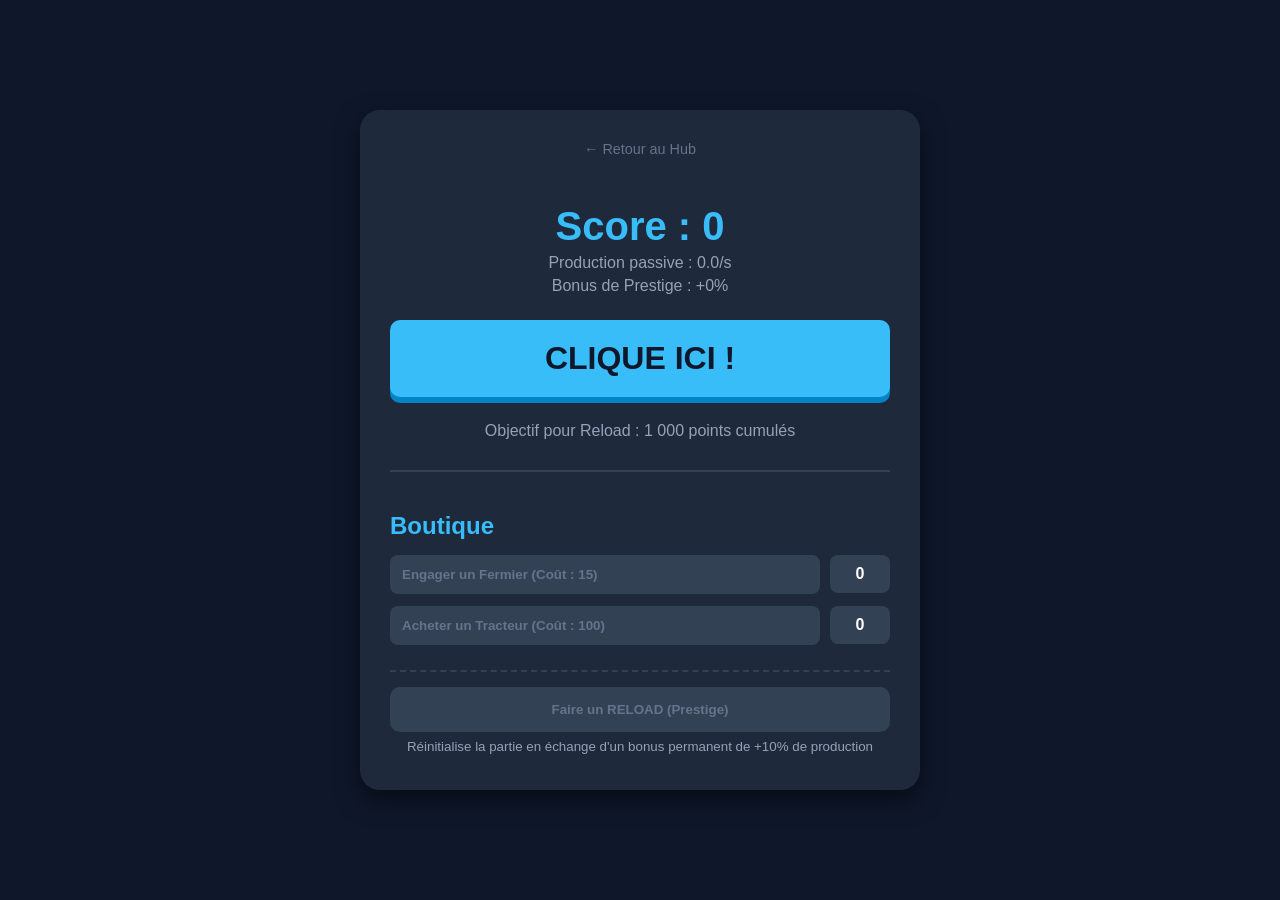
==== games/clicker/index.html @ c6149ebd "Update index.html" ====
<!DOCTYPE html>
<html lang="fr">
<head>
    <meta charset="UTF-8">
    <title>Super Clicker - GameHub</title>
    <link rel="stylesheet" href="style.css">
</head>
<body>
    <div class="game-container">
        <a href="../../index.html" class="back-link">← Retour au Hub</a>
        
        <h1>Score : <span id="score">0</span></h1>
        <p>Production passive : <span id="bps">0</span>/s</p>
        <p>Bonus de Prestige : +<span id="prestige-bonus">0</span>%</p>

        <button id="click-me">CLIQUE ICI !</button>
        <p>Objectif pour Reload : 1 000 points cumulés</p>

        <div class="shop-section">
            <h2>Boutique</h2>
            
            <div class="shop-item">
                <button id="buy-farmer" class="shop-btn" disabled>
                    Engager un Fermier (Coût : <span id="farmer-cost">15</span>)
                </button>
                <span class="count" id="farmer-count">0</span>
            </div>

            <div class="shop-item">
                <button id="buy-tractor" class="shop-btn" disabled>
                    Acheter un Tracteur (Coût : <span id="tractor-cost">100</span>)
                </button>
                <span class="count" id="tractor-count">0</span>
            </div>
        </div>

        <div class="prestige-section">
            <button id="prestige-btn" class="prestige-btn" disabled>
                Faire un RELOAD (Prestige)
            </button>
            <p><small>Réinitialise la partie en échange d'un bonus permanent de +10% de production</small></p>
        </div>
    </div>

    <script src="script.js"></script>
</body>
</html>
---- games/clicker/style.css ----
body {
    background-color: #0f172a;
    color: white;
    font-family: sans-serif;
    display: flex;
    justify-content: center;
    align-items: center;
    min-height: 100vh;
    margin: 0;
    padding: 20px;
    box-sizing: border-box;
}

.game-container { 
    text-align: center; 
    max-width: 500px;
    width: 100%;
    background: #1e293b;
    padding: 30px;
    border-radius: 20px;
    box-shadow: 0 10px 25px rgba(0,0,0,0.5);
}

h1 {
    font-size: 2.5rem;
    margin-bottom: 5px;
    color: #38bdf8;
}

p {
    margin: 5px 0;
    color: #94a3b8;
}

#click-me {
    padding: 20px 40px;
    font-size: 2rem;
    background: #38bdf8;
    color: #0f172a;
    font-weight: bold;
    border: none;
    border-radius: 10px;
    cursor: pointer;
    transition: transform 0.1s, background 0.2s;
    margin: 20px 0;
    width: 100%;
    box-shadow: 0 6px 0 #0284c7;
}

#click-me:active { 
    transform: scale(0.98) translateY(4px); 
    box-shadow: 0 2px 0 #0284c7;
}

/* Style de la Boutique */
.shop-section {
    margin-top: 30px;
    border-top: 2px solid #334155;
    padding-top: 20px;
    text-align: left;
}

.shop-section h2 {
    font-size: 1.5rem;
    color: #38bdf8;
    margin-bottom: 15px;
}

.shop-item {
    display: flex;
    justify-content: space-between;
    align-items: center;
    margin-bottom: 12px;
}

.shop-btn {
    flex-grow: 1;
    padding: 12px;
    background: #0ea5e9;
    color: white;
    border: none;
    border-radius: 8px;
    cursor: pointer;
    font-weight: bold;
    text-align: left;
    transition: background 0.2s;
    margin-right: 10px;
}

.shop-btn:hover:not(:disabled) {
    background: #0284c7;
}

.shop-btn:disabled {
    background: #334155;
    color: #64748b;
    cursor: not-allowed;
}

.count {
    background: #334155;
    padding: 10px 15px;
    border-radius: 8px;
    font-weight: bold;
    min-width: 30px;
    text-align: center;
}

/* Zone Prestige (Reload) */
.prestige-section {
    margin-top: 25px;
    padding-top: 15px;
    border-top: 2px dashed #334155;
}

.prestige-btn {
    width: 100%;
    padding: 15px;
    background: #ef4444;
    color: white;
    font-weight: bold;
    border: none;
    border-radius: 10px;
    cursor: pointer;
    transition: background 0.2s;
}

.prestige-btn:hover:not(:disabled) {
    background: #dc2626;
}

.prestige-btn:disabled {
    background: #334155;
    color: #64748b;
    cursor: not-allowed;
}

.back-link {
    display: inline-block;
    margin-bottom: 20px;
    color: #64748b;
    text-decoration: none;
    font-size: 0.9rem;
    transition: color 0.2s;
}

.back-link:hover {
    color: #38bdf8;
}
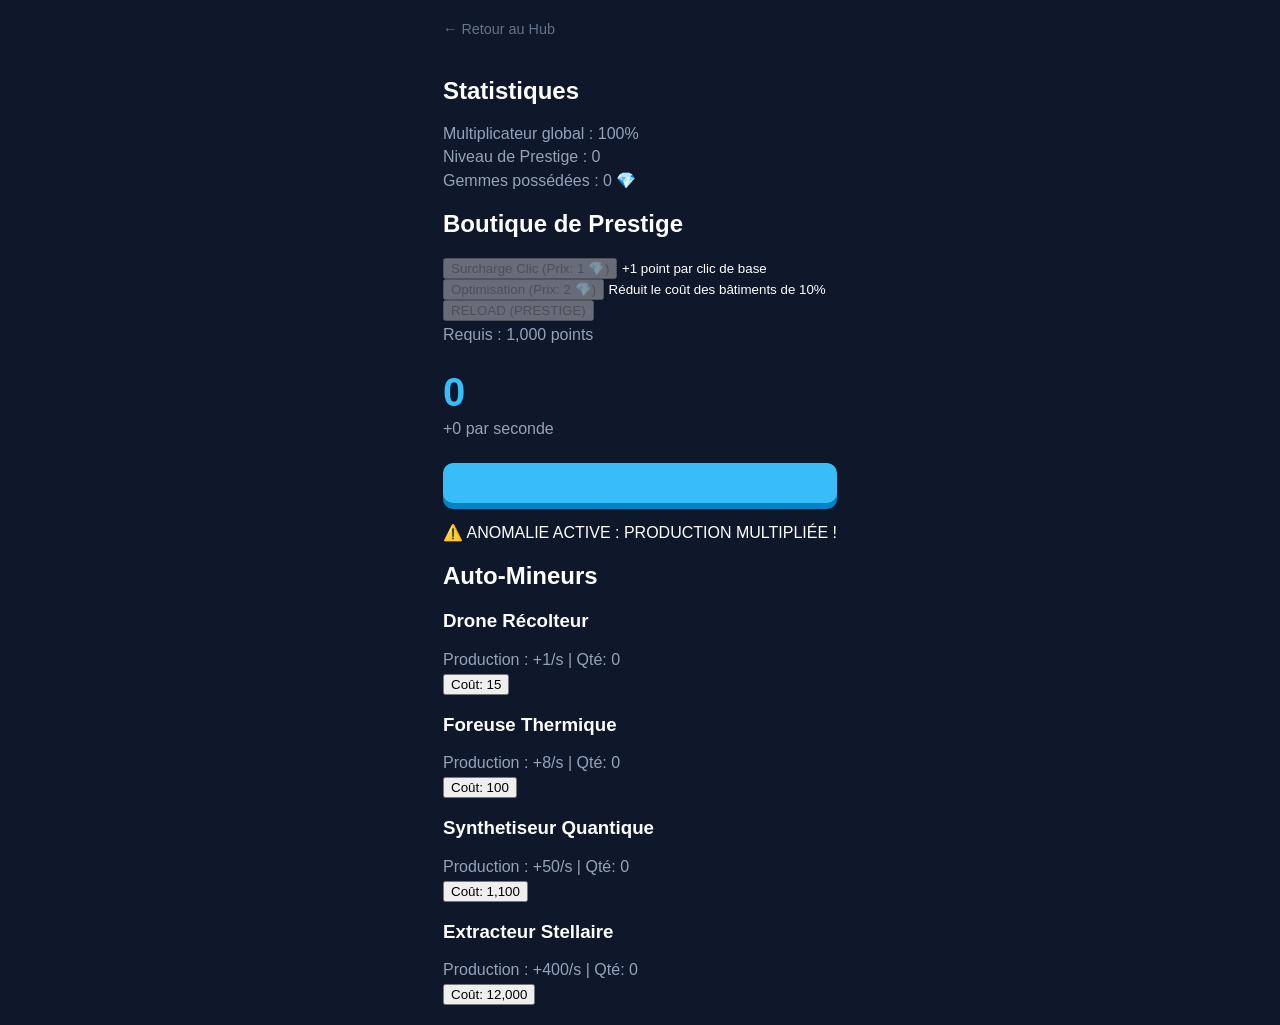
==== commit 89851544: "Update index.html" ====
--- a/games/clicker/index.html
+++ b/games/clicker/index.html
@@ -2,43 +2,94 @@
 <html lang="fr">
 <head>
     <meta charset="UTF-8">
-    <title>Super Clicker - GameHub</title>
+    <meta name="viewport" content="width=device-width, initial-scale=1.0">
+    <title>Exo-Clicker Evolution</title>
     <link rel="stylesheet" href="style.css">
 </head>
 <body>
-    <div class="game-container">
-        <a href="../../index.html" class="back-link">← Retour au Hub</a>
-        
-        <h1>Score : <span id="score">0</span></h1>
-        <p>Production passive : <span id="bps">0</span>/s</p>
-        <p>Bonus de Prestige : +<span id="prestige-bonus">0</span>%</p>
+    <!-- Container des événements aléatoires -->
+    <div id="event-container"></div>
 
-        <button id="click-me">CLIQUE ICI !</button>
-        <p>Objectif pour Reload : 1 000 points cumulés</p>
-
-        <div class="shop-section">
-            <h2>Boutique</h2>
-            
-            <div class="shop-item">
-                <button id="buy-farmer" class="shop-btn" disabled>
-                    Engager un Fermier (Coût : <span id="farmer-cost">15</span>)
-                </button>
-                <span class="count" id="farmer-count">0</span>
+    <div class="game-layouts">
+        <!-- Sidebar Gauche : STATS & PRESTIGE -->
+        <div class="panel sidebar-left">
+            <a href="../../index.html" class="back-link">← Retour au Hub</a>
+            <h2>Statistiques</h2>
+            <div class="stat-card">
+                <p>Multiplicateur global : <span id="global-mult" class="highlight">100</span>%</p>
+                <p>Niveau de Prestige : <span id="prestige-level" class="highlight">0</span></p>
+                <p>Gemmes possédées : <span id="prestige-gems" class="highlight-gem">0</span> 💎</p>
             </div>
 
-            <div class="shop-item">
-                <button id="buy-tractor" class="shop-btn" disabled>
-                    Acheter un Tracteur (Coût : <span id="tractor-cost">100</span>)
-                </button>
-                <span class="count" id="tractor-count">0</span>
+            <h2>Boutique de Prestige</h2>
+            <div class="prestige-shop">
+                <div class="prestige-item">
+                    <button id="upgrade-click" class="p-btn" disabled>Surcharge Clic (Prix: 1 💎)</button>
+                    <small>+1 point par clic de base</small>
+                </div>
+                <div class="prestige-item">
+                    <button id="upgrade-discount" class="p-btn" disabled>Optimisation (Prix: 2 💎)</button>
+                    <small>Réduit le coût des bâtiments de 10%</small>
+                </div>
+            </div>
+
+            <div class="reload-zone">
+                <button id="prestige-btn" class="prestige-main-btn" disabled>RELOAD (PRESTIGE)</button>
+                <p id="objective-text">Requis : <span id="req-score">1,000</span> points</p>
             </div>
         </div>
 
-        <div class="prestige-section">
-            <button id="prestige-btn" class="prestige-btn" disabled>
-                Faire un RELOAD (Prestige)
-            </button>
-            <p><small>Réinitialise la partie en échange d'un bonus permanent de +10% de production</small></p>
+        <!-- Centre : LE GROS BOUTON -->
+        <div class="panel center-zone">
+            <div class="score-container">
+                <h1 id="score-display">0</h1>
+                <p>+<span id="bps-display">0</span> par seconde</p>
+            </div>
+            
+            <div class="clicker-wrapper">
+                <button id="click-me"></button>
+            </div>
+            
+            <div id="active-event-alert" class="hidden">⚠️ ANOMALIE ACTIVE : PRODUCTION MULTIPLIÉE !</div>
+        </div>
+
+        <!-- Sidebar Droite : BOUTIQUE AUTOMATIQUE -->
+        <div class="panel sidebar-right">
+            <h2>Auto-Mineurs</h2>
+            <div class="shop-list">
+                <!-- Fermier -->
+                <div class="shop-card">
+                    <div class="shop-info">
+                        <h3>Drone Récolteur</h3>
+                        <p>Production : +1/s | Qté: <span id="count-1">0</span></p>
+                    </div>
+                    <button id="buy-1" class="buy-btn">Coût: <span id="cost-1">15</span></button>
+                </div>
+                <!-- Tracteur -->
+                <div class="shop-card">
+                    <div class="shop-info">
+                        <h3>Foreuse Thermique</h3>
+                        <p>Production : +8/s | Qté: <span id="count-2">0</span></p>
+                    </div>
+                    <button id="buy-2" class="buy-btn">Coût: <span id="cost-2">100</span></button>
+                </div>
+                <!-- NOUVEAU 1 -->
+                <div class="shop-card">
+                    <div class="shop-info">
+                        <h3>Synthetiseur Quantique</h3>
+                        <p>Production : +50/s | Qté: <span id="count-3">0</span></p>
+                    </div>
+                    <button id="buy-3" class="buy-btn">Coût: <span id="cost-3">1,100</span></button>
+                </div>
+                <!-- NOUVEAU 2 -->
+                <div class="shop-card">
+                    <div class="shop-info">
+                        <h3>Extracteur Stellaire</h3>
+                        <p>Production : +400/s | Qté: <span id="count-4">0</span></p>
+                    </div>
+                    <button id="buy-4" class="buy-btn">Coût: <span id="cost-4">12,000</span></button>
+                </div>
+            </div>
         </div>
     </div>
 
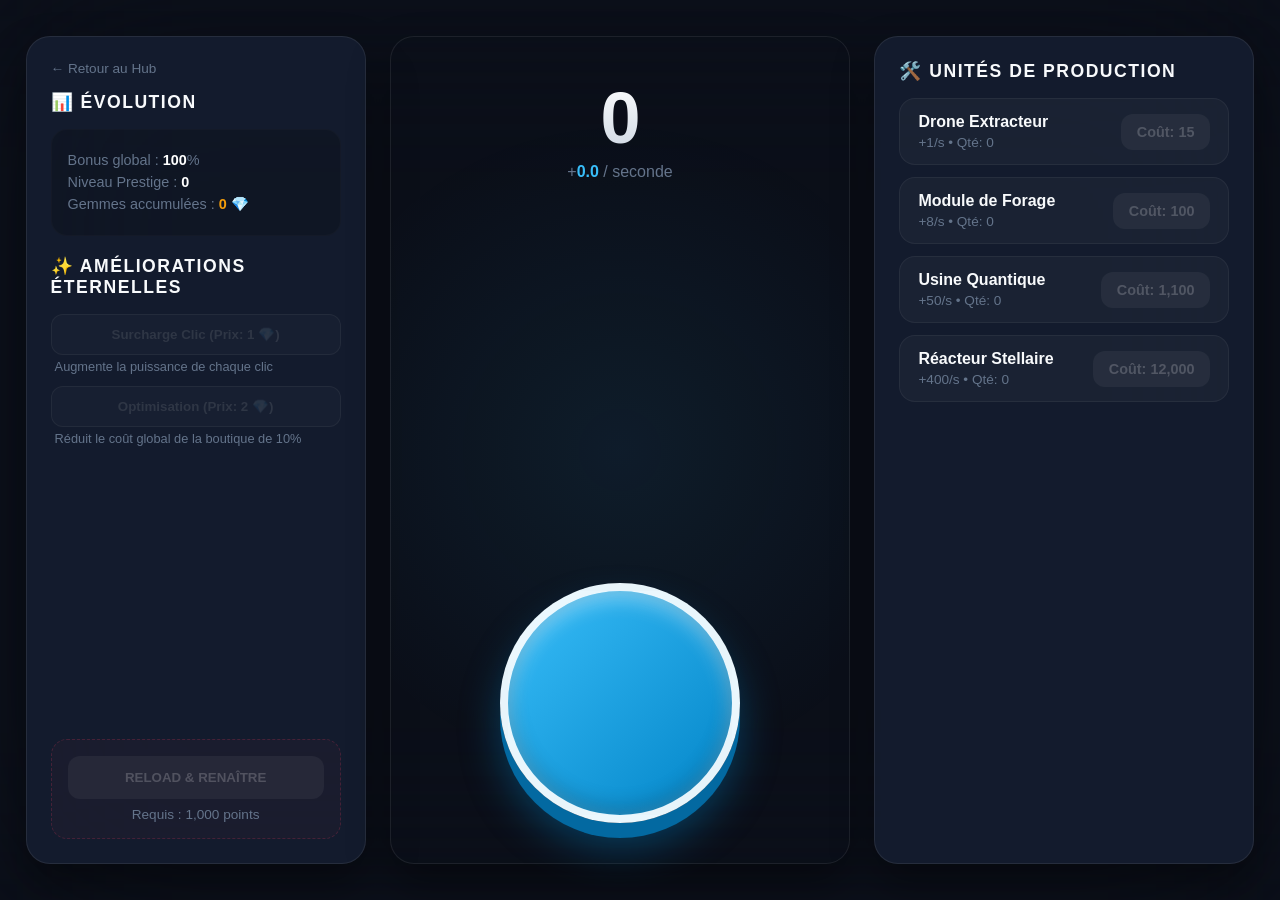
==== commit df3bc8c6: "Update index.html" ====
--- a/games/clicker/index.html
+++ b/games/clicker/index.html
@@ -3,89 +3,84 @@
 <head>
     <meta charset="UTF-8">
     <meta name="viewport" content="width=device-width, initial-scale=1.0">
-    <title>Exo-Clicker Evolution</title>
+    <title>Production Clicker Pro</title>
     <link rel="stylesheet" href="style.css">
 </head>
 <body>
-    <!-- Container des événements aléatoires -->
     <div id="event-container"></div>
 
     <div class="game-layouts">
-        <!-- Sidebar Gauche : STATS & PRESTIGE -->
+        <!-- Gauche -->
         <div class="panel sidebar-left">
             <a href="../../index.html" class="back-link">← Retour au Hub</a>
-            <h2>Statistiques</h2>
+            <h2>📊 Évolution</h2>
             <div class="stat-card">
-                <p>Multiplicateur global : <span id="global-mult" class="highlight">100</span>%</p>
-                <p>Niveau de Prestige : <span id="prestige-level" class="highlight">0</span></p>
-                <p>Gemmes possédées : <span id="prestige-gems" class="highlight-gem">0</span> 💎</p>
+                <p>Bonus global : <span id="global-mult" class="highlight">100</span>%</p>
+                <p>Niveau Prestige : <span id="prestige-level" class="highlight">0</span></p>
+                <p>Gemmes accumulées : <span id="prestige-gems" class="highlight-gem">0</span> 💎</p>
             </div>
 
-            <h2>Boutique de Prestige</h2>
+            <h2>✨ Améliorations Éternelles</h2>
             <div class="prestige-shop">
                 <div class="prestige-item">
-                    <button id="upgrade-click" class="p-btn" disabled>Surcharge Clic (Prix: 1 💎)</button>
-                    <small>+1 point par clic de base</small>
+                    <button id="upgrade-click" class="p-btn" disabled>Surcharge Clic</button>
+                    <small>Augmente la puissance de chaque clic</small>
                 </div>
                 <div class="prestige-item">
-                    <button id="upgrade-discount" class="p-btn" disabled>Optimisation (Prix: 2 💎)</button>
-                    <small>Réduit le coût des bâtiments de 10%</small>
+                    <button id="upgrade-discount" class="p-btn" disabled>Optimisation des Coûts</button>
+                    <small>Réduit le coût global de la boutique de 10%</small>
                 </div>
             </div>
 
             <div class="reload-zone">
-                <button id="prestige-btn" class="prestige-main-btn" disabled>RELOAD (PRESTIGE)</button>
+                <button id="prestige-btn" class="prestige-main-btn" disabled>RELOAD & RENAÎTRE</button>
                 <p id="objective-text">Requis : <span id="req-score">1,000</span> points</p>
             </div>
         </div>
 
-        <!-- Centre : LE GROS BOUTON -->
+        <!-- Centre -->
         <div class="panel center-zone">
             <div class="score-container">
                 <h1 id="score-display">0</h1>
-                <p>+<span id="bps-display">0</span> par seconde</p>
+                <p style="color: var(--text-muted); margin: 4px 0 0 0;">+<span id="bps-display" style="color: var(--accent); font-weight: 600;">0</span> / seconde</p>
             </div>
             
             <div class="clicker-wrapper">
                 <button id="click-me"></button>
             </div>
             
-            <div id="active-event-alert" class="hidden">⚠️ ANOMALIE ACTIVE : PRODUCTION MULTIPLIÉE !</div>
+            <div id="active-event-alert" class="hidden">⚡ REVENUE BOOSTÉ (x3) PAR L'ANOMALIE !</div>
         </div>
 
-        <!-- Sidebar Droite : BOUTIQUE AUTOMATIQUE -->
+        <!-- Droite -->
         <div class="panel sidebar-right">
-            <h2>Auto-Mineurs</h2>
+            <h2>🛠️ Unités de Production</h2>
             <div class="shop-list">
-                <!-- Fermier -->
                 <div class="shop-card">
                     <div class="shop-info">
-                        <h3>Drone Récolteur</h3>
-                        <p>Production : +1/s | Qté: <span id="count-1">0</span></p>
+                        <h3>Drone Extracteur</h3>
+                        <p>+1/s • Qté: <span id="count-1">0</span></p>
                     </div>
                     <button id="buy-1" class="buy-btn">Coût: <span id="cost-1">15</span></button>
                 </div>
-                <!-- Tracteur -->
                 <div class="shop-card">
                     <div class="shop-info">
-                        <h3>Foreuse Thermique</h3>
-                        <p>Production : +8/s | Qté: <span id="count-2">0</span></p>
+                        <h3>Module de Forage</h3>
+                        <p>+8/s • Qté: <span id="count-2">0</span></p>
                     </div>
                     <button id="buy-2" class="buy-btn">Coût: <span id="cost-2">100</span></button>
                 </div>
-                <!-- NOUVEAU 1 -->
                 <div class="shop-card">
                     <div class="shop-info">
-                        <h3>Synthetiseur Quantique</h3>
-                        <p>Production : +50/s | Qté: <span id="count-3">0</span></p>
+                        <h3>Usine Quantique</h3>
+                        <p>+50/s • Qté: <span id="count-3">0</span></p>
                     </div>
                     <button id="buy-3" class="buy-btn">Coût: <span id="cost-3">1,100</span></button>
                 </div>
-                <!-- NOUVEAU 2 -->
                 <div class="shop-card">
                     <div class="shop-info">
-                        <h3>Extracteur Stellaire</h3>
-                        <p>Production : +400/s | Qté: <span id="count-4">0</span></p>
+                        <h3>Réacteur Stellaire</h3>
+                        <p>+400/s • Qté: <span id="count-4">0</span></p>
                     </div>
                     <button id="buy-4" class="buy-btn">Coût: <span id="cost-4">12,000</span></button>
                 </div>
--- a/games/clicker/style.css
+++ b/games/clicker/style.css
@@ -1,149 +1,289 @@
+:root {
+    --bg-main: #0b0f19;
+    --panel-bg: rgba(23, 32, 53, 0.75);
+    --panel-border: rgba(255, 255, 255, 0.08);
+    --accent: #38bdf8;
+    --accent-hover: #0ea5e9;
+    --gem-color: #f59e0b;
+    --prestige-color: #f43f5e;
+    --text: #f8fafc;
+    --text-muted: #64748b;
+}
+
 body {
-    background-color: #0f172a;
+    background-color: var(--bg-main);
+    color: var(--text);
+    font-family: -apple-system, BlinkMacSystemFont, "Segoe UI", Roboto, sans-serif;
+    margin: 0;
+    height: 100vh;
+    display: flex;
+    justify-content: center;
+    align-items: center;
+    overflow: hidden;
+    backdrop-filter: blur(100px);
+}
+
+/* Layout 3 colonnes ultra-pro et propre */
+.game-layouts {
+    display: grid;
+    grid-template-columns: 340px 1fr 380px;
+    width: 96vw;
+    height: 92vh;
+    gap: 24px;
+}
+
+.panel {
+    background: var(--panel-bg);
+    border: 1px solid var(--panel-border);
+    border-radius: 24px;
+    padding: 24px;
+    display: flex;
+    flex-direction: column;
+    box-shadow: 0 20px 40px rgba(0,0,0,0.4);
+    backdrop-filter: blur(12px);
+}
+
+h2 {
+    font-size: 1.1rem;
+    font-weight: 700;
+    text-transform: uppercase;
+    letter-spacing: 1.5px;
+    color: var(--text);
+    margin: 0 0 16px 0;
+    display: flex;
+    align-items: center;
+    gap: 8px;
+}
+
+/* LE BOUTON CENTRAL (Effet 3D Réaliste) */
+.center-zone {
+    justify-content: space-between;
+    align-items: center;
+    padding: 40px;
+    background: radial-gradient(circle at center, rgba(56, 189, 248, 0.08) 0%, transparent 70%);
+}
+
+.score-container {
+    text-align: center;
+}
+
+#score-display {
+    font-size: 4.5rem;
+    font-weight: 800;
+    margin: 0;
+    letter-spacing: -1px;
+    background: linear-gradient(to bottom, #ffffff, #cbd5e1);
+    -webkit-background-clip: text;
+    -webkit-text-fill-color: transparent;
+}
+
+.clicker-wrapper {
+    position: relative;
+    display: flex;
+    justify-content: center;
+    align-items: center;
+}
+
+/* Le bouton qu'on a envie de détruire à force de cliquer */
+#click-me {
+    width: 240px;
+    height: 240px;
+    border-radius: 50%;
+    background: linear-gradient(135deg, #38bdf8 0%, #0284c7 100%);
+    border: 8px solid rgba(255, 255, 255, 0.9);
+    cursor: pointer;
+    box-shadow: 
+        0 15px 0 #0369a1, 
+        0 25px 40px rgba(2, 132, 199, 0.4),
+        inset 0 -8px 20px rgba(0,0,0,0.2),
+        inset 0 8px 20px rgba(255,255,255,0.4);
+    transition: transform 0.05s, box-shadow 0.05s;
+}
+
+#click-me:active {
+    transform: translateY(12px);
+    box-shadow: 
+        0 3px 0 #0369a1, 
+        0 10px 20px rgba(2, 132, 199, 0.3),
+        inset 0 -4px 10px rgba(0,0,0,0.3);
+}
+
+/* CARTES BOUTIQUE (Style Minimaliste Épuré) */
+.shop-list {
+    display: flex;
+    flex-direction: column;
+    gap: 12px;
+}
+
+.shop-card {
+    background: rgba(255, 255, 255, 0.03);
+    border: 1px solid rgba(255,255,255,0.05);
+    border-radius: 16px;
+    padding: 14px 18px;
+    display: flex;
+    justify-content: space-between;
+    align-items: center;
+    transition: background 0.2s, border-color 0.2s;
+}
+
+.shop-card:hover {
+    background: rgba(255, 255, 255, 0.05);
+    border-color: rgba(56, 189, 248, 0.2);
+}
+
+.shop-info h3 {
+    margin: 0;
+    font-size: 1rem;
+    font-weight: 600;
+}
+
+.shop-info p {
+    margin: 4px 0 0 0;
+    font-size: 0.85rem;
+    color: var(--text-muted);
+}
+
+.buy-btn {
+    background: #ffffff;
+    color: #0f172a;
+    border: none;
+    padding: 10px 16px;
+    border-radius: 12px;
+    font-weight: 700;
+    font-size: 0.9rem;
+    cursor: pointer;
+    box-shadow: 0 4px 0 #cbd5e1;
+    transition: transform 0.05s, box-shadow 0.05s;
+}
+
+.buy-btn:active:not(:disabled) {
+    transform: translateY(3px);
+    box-shadow: 0 1px 0 #cbd5e1;
+}
+
+.buy-btn:disabled {
+    background: rgba(255,255,255,0.05);
+    color: rgba(255,255,255,0.2);
+    box-shadow: none;
+    cursor: not-allowed;
+}
+
+/* STATS & BOUTIQUE PRESTIGE */
+.stat-card {
+    background: rgba(0, 0, 0, 0.2);
+    padding: 16px;
+    border-radius: 16px;
+    margin-bottom: 20px;
+    border: 1px solid rgba(255,255,255,0.02);
+}
+.stat-card p { margin: 6px 0; font-size: 0.9rem; color: var(--text-muted); }
+.highlight { color: #fff; font-weight: 600; }
+.highlight-gem { color: var(--gem-color); font-weight: 600; }
+
+.prestige-shop {
+    display: flex;
+    flex-direction: column;
+    gap: 12px;
+}
+
+.prestige-item small {
+    display: block;
+    color: var(--text-muted);
+    font-size: 0.8rem;
+    margin-top: 4px;
+    padding-left: 4px;
+}
+
+.p-btn {
+    width: 100%;
+    padding: 12px;
+    background: linear-gradient(to bottom, #334155, #1e293b);
+    border: 1px solid rgba(255,255,255,0.05);
     color: white;
-    font-family: sans-serif;
-    display: flex;
-    justify-content: center;
-    align-items: center;
-    min-height: 100vh;
-    margin: 0;
-    padding: 20px;
-    box-sizing: border-box;
-}
-
-.game-container { 
-    text-align: center; 
-    max-width: 500px;
+    border-radius: 12px;
+    font-weight: 600;
+    cursor: pointer;
+    box-shadow: 0 4px 0 #0f172a;
+}
+.p-btn:active:not(:disabled) { transform: translateY(3px); box-shadow: 0 1px 0 #0f172a; }
+.p-btn:disabled { background: rgba(255,255,255,0.02); color: rgba(255,255,255,0.1); box-shadow: none; cursor: not-allowed; }
+
+/* RELOAD ZONE */
+.reload-zone {
+    margin-top: auto;
+    background: rgba(244, 63, 94, 0.03);
+    border: 1px dashed rgba(244, 63, 94, 0.2);
+    padding: 16px;
+    border-radius: 16px;
+    text-align: center;
+}
+#objective-text { margin: 8px 0 0 0; font-size: 0.85rem; color: var(--text-muted); }
+
+.prestige-main-btn {
     width: 100%;
-    background: #1e293b;
-    padding: 30px;
-    border-radius: 20px;
-    box-shadow: 0 10px 25px rgba(0,0,0,0.5);
-}
-
-h1 {
-    font-size: 2.5rem;
-    margin-bottom: 5px;
-    color: #38bdf8;
-}
-
-p {
-    margin: 5px 0;
-    color: #94a3b8;
-}
-
-#click-me {
-    padding: 20px 40px;
-    font-size: 2rem;
-    background: #38bdf8;
-    color: #0f172a;
-    font-weight: bold;
+    padding: 14px;
+    background: rgba(255,255,255,0.05);
+    color: rgba(255,255,255,0.2);
+    font-weight: 700;
     border: none;
-    border-radius: 10px;
-    cursor: pointer;
-    transition: transform 0.1s, background 0.2s;
-    margin: 20px 0;
-    width: 100%;
-    box-shadow: 0 6px 0 #0284c7;
-}
-
-#click-me:active { 
-    transform: scale(0.98) translateY(4px); 
-    box-shadow: 0 2px 0 #0284c7;
-}
-
-/* Style de la Boutique */
-.shop-section {
-    margin-top: 30px;
-    border-top: 2px solid #334155;
-    padding-top: 20px;
-    text-align: left;
-}
-
-.shop-section h2 {
-    font-size: 1.5rem;
-    color: #38bdf8;
-    margin-bottom: 15px;
-}
-
-.shop-item {
-    display: flex;
-    justify-content: space-between;
-    align-items: center;
-    margin-bottom: 12px;
-}
-
-.shop-btn {
-    flex-grow: 1;
-    padding: 12px;
-    background: #0ea5e9;
+    border-radius: 12px;
+    cursor: not-allowed;
+}
+
+.prestige-main-btn.ready {
+    background: linear-gradient(135deg, #f43f5e 0%, #be123c 100%);
     color: white;
-    border: none;
-    border-radius: 8px;
-    cursor: pointer;
-    font-weight: bold;
-    text-align: left;
-    transition: background 0.2s;
-    margin-right: 10px;
-}
-
-.shop-btn:hover:not(:disabled) {
-    background: #0284c7;
-}
-
-.shop-btn:disabled {
-    background: #334155;
-    color: #64748b;
-    cursor: not-allowed;
-}
-
-.count {
-    background: #334155;
-    padding: 10px 15px;
-    border-radius: 8px;
-    font-weight: bold;
-    min-width: 30px;
-    text-align: center;
-}
-
-/* Zone Prestige (Reload) */
-.prestige-section {
-    margin-top: 25px;
-    padding-top: 15px;
-    border-top: 2px dashed #334155;
-}
-
-.prestige-btn {
-    width: 100%;
-    padding: 15px;
-    background: #ef4444;
-    color: white;
-    font-weight: bold;
-    border: none;
-    border-radius: 10px;
-    cursor: pointer;
-    transition: background 0.2s;
-}
-
-.prestige-btn:hover:not(:disabled) {
-    background: #dc2626;
-}
-
-.prestige-btn:disabled {
-    background: #334155;
-    color: #64748b;
-    cursor: not-allowed;
-}
-
-.back-link {
-    display: inline-block;
-    margin-bottom: 20px;
-    color: #64748b;
-    text-decoration: none;
+    cursor: pointer;
+    box-shadow: 0 6px 0 #9f1239, 0 10px 20px rgba(244, 63, 94, 0.2);
+}
+.prestige-main-btn.ready:active {
+    transform: translateY(5px);
+    box-shadow: 0 1px 0 #9f1239;
+}
+
+/* ANTI-AFK POP-UP & NOTIFS */
+.random-anomaly {
+    position: absolute;
+    padding: 14px 22px;
+    background: #ffffff;
+    color: #000;
+    font-weight: 700;
     font-size: 0.9rem;
-    transition: color 0.2s;
-}
-
-.back-link:hover {
-    color: #38bdf8;
-}
+    border-radius: 30px;
+    cursor: pointer;
+    box-shadow: 0 20px 40px rgba(0,0,0,0.4);
+    z-index: 999;
+    border: 3px solid var(--accent);
+}
+
+#active-event-alert {
+    background: rgba(245, 158, 11, 0.15);
+    border: 1px solid var(--gem-color);
+    color: var(--gem-color);
+    padding: 10px 20px;
+    border-radius: 30px;
+    font-weight: 600;
+    font-size: 0.9rem;
+}
+
+.hidden { display: none; }
+
+/* TEXTES VOLANTS PRO */
+.floating-text {
+    position: absolute;
+    color: #fff;
+    font-weight: 800;
+    font-size: 1.4rem;
+    pointer-events: none;
+    animation: floatUp 0.6s cubic-bezier(0.18, 0.89, 0.32, 1.28) forwards;
+    text-shadow: 0 4px 10px rgba(0,0,0,0.5);
+}
+
+@keyframes floatUp {
+    0% { transform: translateY(0) scale(0.5); opacity: 0; }
+    30% { opacity: 1; transform: translateY(-20px) scale(1.1); }
+    100% { transform: translateY(-80px) scale(0.9); opacity: 0; }
+}
+
+.back-link { color: var(--text-muted); text-decoration: none; font-size: 0.85rem; margin-bottom: 16px; display: inline-block; transition: color 0.2s;}
+.back-link:hover { color: #fff; }
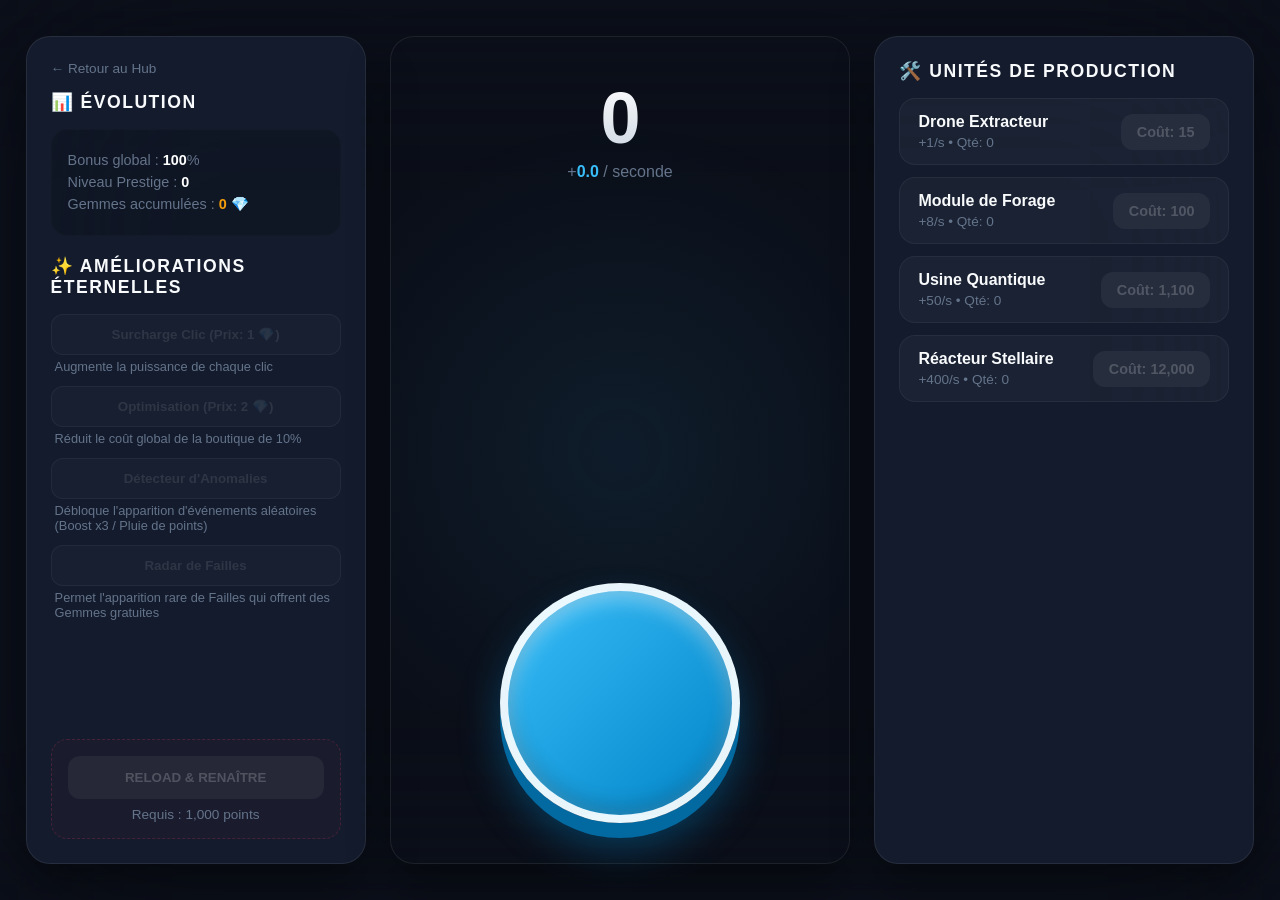
==== commit 0e112e54: "Update index.html" ====
--- a/games/clicker/index.html
+++ b/games/clicker/index.html
@@ -10,7 +10,6 @@
     <div id="event-container"></div>
 
     <div class="game-layouts">
-        <!-- Gauche -->
         <div class="panel sidebar-left">
             <a href="../../index.html" class="back-link">← Retour au Hub</a>
             <h2>📊 Évolution</h2>
@@ -30,6 +29,15 @@
                     <button id="upgrade-discount" class="p-btn" disabled>Optimisation des Coûts</button>
                     <small>Réduit le coût global de la boutique de 10%</small>
                 </div>
+                
+                <div class="prestige-item">
+                    <button id="upgrade-events" class="p-btn" disabled>Détecteur d'Anomalies</button>
+                    <small>Débloque l'apparition d'événements aléatoires (Boost x3 / Pluie de points)</small>
+                </div>
+                <div class="prestige-item">
+                    <button id="upgrade-rift" class="p-btn" disabled>Radar de Failles</button>
+                    <small>Permet l'apparition rare de Failles qui offrent des Gemmes gratuites</small>
+                </div>
             </div>
 
             <div class="reload-zone">
@@ -38,7 +46,6 @@
             </div>
         </div>
 
-        <!-- Centre -->
         <div class="panel center-zone">
             <div class="score-container">
                 <h1 id="score-display">0</h1>
@@ -49,10 +56,9 @@
                 <button id="click-me"></button>
             </div>
             
-            <div id="active-event-alert" class="hidden">⚡ REVENUE BOOSTÉ (x3) PAR L'ANOMALIE !</div>
+            <div id="active-event-alert" class="hidden">⚡ EVENT ACTIVE !</div>
         </div>
 
-        <!-- Droite -->
         <div class="panel sidebar-right">
             <h2>🛠️ Unités de Production</h2>
             <div class="shop-list">
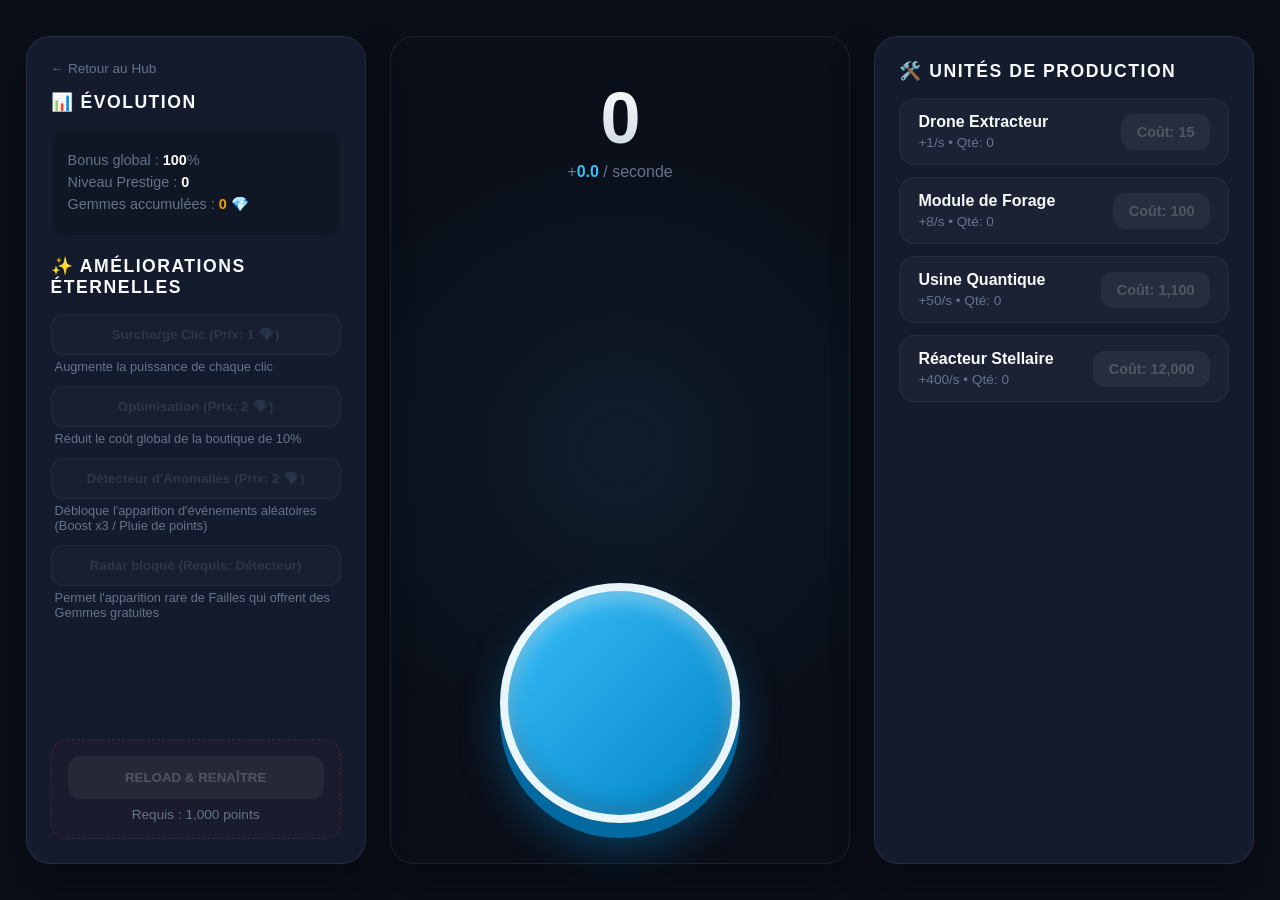
==== commit 458e9d30: "Update index.html" ====
--- a/games/clicker/index.html
+++ b/games/clicker/index.html
@@ -5,6 +5,7 @@
     <meta name="viewport" content="width=device-width, initial-scale=1.0">
     <title>Production Clicker Pro</title>
     <link rel="stylesheet" href="style.css">
+    <link rel="icon" type="image/png" href="assets/img/favicon.png">
 </head>
 <body>
     <div id="event-container"></div>
--- a/games/clicker/style.css
+++ b/games/clicker/style.css
@@ -20,10 +20,9 @@
     justify-content: center;
     align-items: center;
     overflow: hidden;
-    backdrop-filter: blur(100px);
-}
-
-/* Layout 3 colonnes ultra-pro et propre */
+}
+
+/* Layout 3 colonnes style Dashboard Pro */
 .game-layouts {
     display: grid;
     grid-template-columns: 340px 1fr 380px;
@@ -55,7 +54,7 @@
     gap: 8px;
 }
 
-/* LE BOUTON CENTRAL (Effet 3D Réaliste) */
+/* --- COLONNE CENTRALE : LE GROS BOUTON --- */
 .center-zone {
     justify-content: space-between;
     align-items: center;
@@ -84,7 +83,7 @@
     align-items: center;
 }
 
-/* Le bouton qu'on a envie de détruire à force de cliquer */
+/* Le bouton 3D ultra-satisfaisant */
 #click-me {
     width: 240px;
     height: 240px;
@@ -108,7 +107,7 @@
         inset 0 -4px 10px rgba(0,0,0,0.3);
 }
 
-/* CARTES BOUTIQUE (Style Minimaliste Épuré) */
+/* --- COLONNE DROITE : BOUTIQUE BATIMENTS --- */
 .shop-list {
     display: flex;
     flex-direction: column;
@@ -168,7 +167,7 @@
     cursor: not-allowed;
 }
 
-/* STATS & BOUTIQUE PRESTIGE */
+/* --- COLONNE GAUCHE : EVOLUTION & PRESTIGE --- */
 .stat-card {
     background: rgba(0, 0, 0, 0.2);
     padding: 16px;
@@ -176,6 +175,7 @@
     margin-bottom: 20px;
     border: 1px solid rgba(255,255,255,0.02);
 }
+
 .stat-card p { margin: 6px 0; font-size: 0.9rem; color: var(--text-muted); }
 .highlight { color: #fff; font-weight: 600; }
 .highlight-gem { color: var(--gem-color); font-weight: 600; }
@@ -204,11 +204,13 @@
     font-weight: 600;
     cursor: pointer;
     box-shadow: 0 4px 0 #0f172a;
-}
+    text-align: center;
+}
+
 .p-btn:active:not(:disabled) { transform: translateY(3px); box-shadow: 0 1px 0 #0f172a; }
 .p-btn:disabled { background: rgba(255,255,255,0.02); color: rgba(255,255,255,0.1); box-shadow: none; cursor: not-allowed; }
 
-/* RELOAD ZONE */
+/* ZONE RELOAD (RENAISSANCE) */
 .reload-zone {
     margin-top: auto;
     background: rgba(244, 63, 94, 0.03);
@@ -217,6 +219,7 @@
     border-radius: 16px;
     text-align: center;
 }
+
 #objective-text { margin: 8px 0 0 0; font-size: 0.85rem; color: var(--text-muted); }
 
 .prestige-main-btn {
@@ -236,42 +239,53 @@
     cursor: pointer;
     box-shadow: 0 6px 0 #9f1239, 0 10px 20px rgba(244, 63, 94, 0.2);
 }
+
 .prestige-main-btn.ready:active {
     transform: translateY(5px);
     box-shadow: 0 1px 0 #9f1239;
 }
 
-/* ANTI-AFK POP-UP & NOTIFS */
+/* --- POPUPS ANTI-AFK ÉPURÉS --- */
 .random-anomaly {
     position: absolute;
     padding: 14px 22px;
-    background: #ffffff;
-    color: #000;
     font-weight: 700;
     font-size: 0.9rem;
     border-radius: 30px;
     cursor: pointer;
-    box-shadow: 0 20px 40px rgba(0,0,0,0.4);
+    box-shadow: 0 15px 30px rgba(0,0,0,0.5);
     z-index: 999;
-    border: 3px solid var(--accent);
-}
-
-#active-event-alert {
-    background: rgba(245, 158, 11, 0.15);
+    transition: transform 0.1s;
+}
+.random-anomaly:hover { transform: scale(1.05); }
+
+/* Styles spécifiques par type d'événement */
+.event-anomaly { background: #ffffff; color: #0284c7; border: 3px solid #38bdf8; }
+.event-comet { background: #1e293b; color: #f59e0b; border: 3px solid #f59e0b; }
+.event-rift { background: #0f172a; color: #c084fc; border: 3px solid #a855f7; }
+
+/* Bandeau d'alerte central */
+#active-event-alert, .event-alert-anomaly {
+    background: rgba(245, 158, 11, 0.12);
     border: 1px solid var(--gem-color);
     color: var(--gem-color);
-    padding: 10px 20px;
+    padding: 10px 24px;
     border-radius: 30px;
     font-weight: 600;
     font-size: 0.9rem;
+    text-align: center;
+}
+.event-alert-anomaly {
+    background: rgba(56, 189, 248, 0.12);
+    border: 1px solid #38bdf8;
+    color: #38bdf8;
 }
 
 .hidden { display: none; }
 
-/* TEXTES VOLANTS PRO */
+/* Textes volants au clic */
 .floating-text {
     position: absolute;
-    color: #fff;
     font-weight: 800;
     font-size: 1.4rem;
     pointer-events: none;
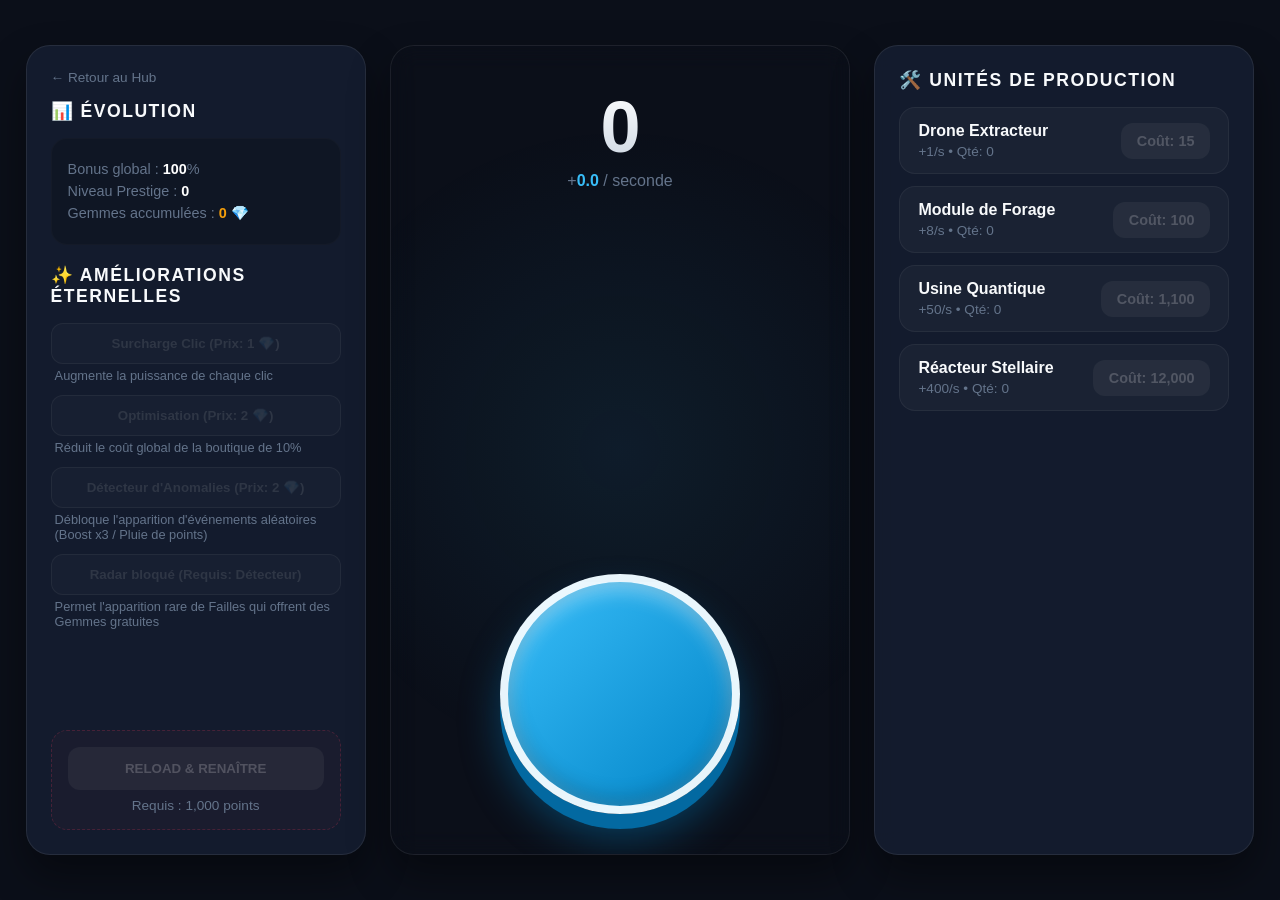
==== commit 64dabfa8: "Update index.html" ====
--- a/games/clicker/index.html
+++ b/games/clicker/index.html
@@ -3,9 +3,8 @@
 <head>
     <meta charset="UTF-8">
     <meta name="viewport" content="width=device-width, initial-scale=1.0">
-    <title>Production Clicker Pro</title>
+    <title>Production Clicker Pro </title>
     <link rel="stylesheet" href="style.css">
-    <link rel="icon" type="image/png" href="assets/img/favicon.png">
 </head>
 <body>
     <div id="event-container"></div>
--- a/games/clicker/style.css
+++ b/games/clicker/style.css
@@ -10,6 +10,11 @@
     --text-muted: #64748b;
 }
 
+/* Force tous les éléments à calculer correctement leur taille */
+* {
+    box-sizing: border-box;
+}
+
 body {
     background-color: var(--bg-main);
     color: var(--text);
@@ -27,10 +32,12 @@
     display: grid;
     grid-template-columns: 340px 1fr 380px;
     width: 96vw;
-    height: 92vh;
+    height: 90vh;
+    max-height: 90vh;
     gap: 24px;
 }
 
+/* Panneaux avec défilement interne automatique pour éviter les blocages */
 .panel {
     background: var(--panel-bg);
     border: 1px solid var(--panel-border);
@@ -40,6 +47,9 @@
     flex-direction: column;
     box-shadow: 0 20px 40px rgba(0,0,0,0.4);
     backdrop-filter: blur(12px);
+    height: 100%;
+    max-height: 100%;
+    overflow-y: auto;
 }
 
 h2 {
@@ -52,6 +62,7 @@
     display: flex;
     align-items: center;
     gap: 8px;
+    flex-shrink: 0; /* Empêche le titre de se déformer */
 }
 
 /* --- COLONNE CENTRALE : LE GROS BOUTON --- */
@@ -174,6 +185,7 @@
     border-radius: 16px;
     margin-bottom: 20px;
     border: 1px solid rgba(255,255,255,0.02);
+    flex-shrink: 0;
 }
 
 .stat-card p { margin: 6px 0; font-size: 0.9rem; color: var(--text-muted); }
@@ -184,6 +196,7 @@
     display: flex;
     flex-direction: column;
     gap: 12px;
+    margin-bottom: 20px;
 }
 
 .prestige-item small {
@@ -218,6 +231,7 @@
     padding: 16px;
     border-radius: 16px;
     text-align: center;
+    flex-shrink: 0; /* Garde la zone intacte en bas de colonne */
 }
 
 #objective-text { margin: 8px 0 0 0; font-size: 0.85rem; color: var(--text-muted); }
